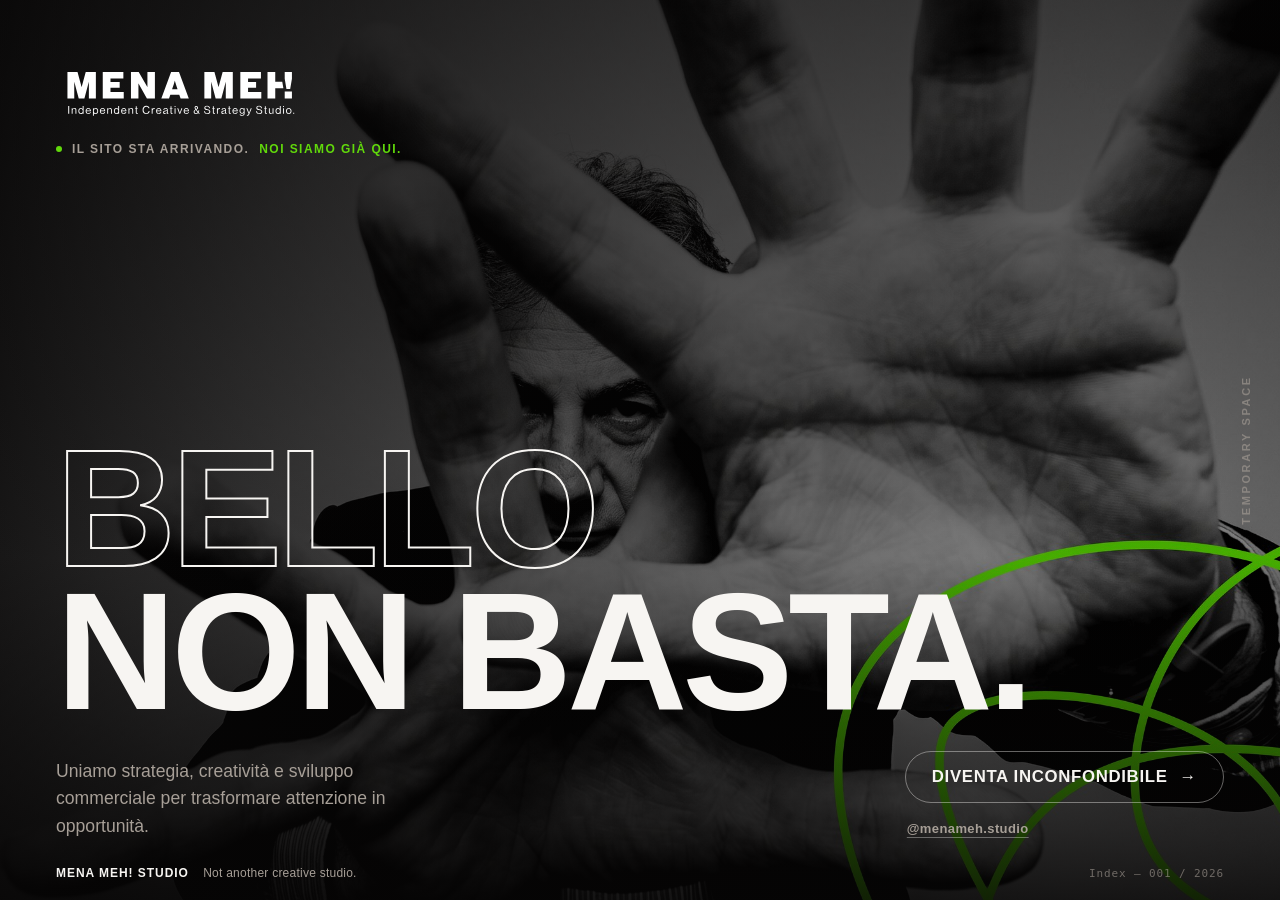
==== index.html @ 39086f60 "Initial MENA MEH! landing" ====
<!DOCTYPE html>
<html lang="it">
<head>
<meta charset="UTF-8">
<meta name="viewport" content="width=device-width, initial-scale=1">
<title>MENA MEH! Studio — Bello non basta.</title>
<meta name="description" content="Uniamo strategia, creatività e sviluppo commerciale per trasformare attenzione in opportunità. Il sito di MENA MEH! Studio sta arrivando.">

<!-- MODIFICABILE: sostituire con l'URL definitivo del dominio, se diverso -->
<link rel="canonical" href="https://www.menamehstudio.com/">

<!-- Open Graph -->
<meta property="og:type" content="website">
<meta property="og:site_name" content="MENA MEH! Studio">
<meta property="og:title" content="MENA MEH! Studio — Bello non basta.">
<meta property="og:description" content="Uniamo strategia, creatività e sviluppo commerciale per trasformare attenzione in opportunità. Il sito di MENA MEH! Studio sta arrivando.">
<meta property="og:url" content="https://www.menamehstudio.com/">
<!-- TEMPORANEO: logo usato come og:image provvisoria; sostituire con un'immagine social dedicata 1200x630 -->
<meta property="og:image" content="https://www.menamehstudio.com/assets/logo/Logo/Logo_logo_bianco_orizzontale.png">
<meta name="twitter:card" content="summary_large_image">

<meta name="theme-color" content="#0d0d0d">

<link rel="icon" type="image/svg+xml" href="assets/logo/Logo/Logo_favicon_b.svg">
<link rel="icon" type="image/png" href="assets/logo/Logo/Logo_favicon_b.png">

<link rel="preload" as="image" href="assets/images/image/hero-background-green-accent.jpg">

<link rel="stylesheet" href="concept.css">
</head>
<body>

<a class="skip-link" href="#main">Vai al contenuto principale</a>

<div class="stage">

  <div class="stage__media" aria-hidden="true"></div>
  <div class="stage__scrim" aria-hidden="true"></div>

  <header class="stage__header">
    <a href="./" class="brand" aria-label="MENA MEH! Studio — Torna alla home">
      <img
        class="brand__logo"
        src="assets/logo/Logo/Logo_logo_bianco_orizzontale.svg"
        alt="MENA MEH! Studio"
        width="270"
        height="74"
      >
    </a>

    <p class="kicker">
      <span class="kicker__dot" aria-hidden="true"></span>
      Il sito sta arrivando. <span class="kicker__accent">Noi siamo già qui.</span>
    </p>
  </header>

  <aside class="tag-vertical" aria-hidden="true">Temporary space</aside>

  <main id="main" class="stage__main">
    <h1 class="headline">
      <span class="headline__word headline__word--bello" data-word="bello">Bello</span>
      <span class="headline__word headline__word--basta">
        <span class="headline__highlight">Non basta.</span>
      </span>
    </h1>

    <div class="stage__foot">
      <p class="lede">Uniamo strategia, creatività e sviluppo commerciale per trasformare attenzione in opportunità.</p>

      <div class="actions">
        <!-- MODIFICABILE: sostituire l'indirizzo con quello ufficiale definitivo -->
        <a class="cta" href="mailto:menameh.studio@gmail.com">
          <span class="cta__pill" aria-hidden="true"></span>
          <span class="cta__label">Diventa inconfondibile</span>
          <span class="cta__arrow" aria-hidden="true">→</span>
        </a>

        <a
          class="ig-link"
          href="https://www.instagram.com/menameh.studio/"
          target="_blank"
          rel="noopener noreferrer"
          aria-label="MENA MEH! Studio su Instagram, @menameh.studio (si apre in una nuova scheda)"
        >@menameh.studio</a>
      </div>
    </div>
  </main>

  <footer class="stage__signature">
    <p class="stage__signature-brand">MENA MEH! STUDIO <span class="stage__signature-tag">Not another creative studio.</span></p>
    <p class="index-tag" aria-hidden="true">Index — 001 / 2026</p>
  </footer>

</div>

<script src="concept.js"></script>
</body>
</html>
---- concept.css ----
/* =========================================================
   MENA MEH! Studio — "Bello non basta."
   Concept editoriale alternativo alla landing standard.
   ========================================================= */

:root {
  /* Colore */
  --color-bg: #0d0d0d;
  --color-text: #f7f5f2;
  --color-text-muted: #a79f97;
  --color-accent: #61d90b;
  --color-accent-contrast: #0d0d0d;
  --color-border-strong: rgba(247, 245, 242, 0.4);

  /* Tipografia */
  --font-sans: -apple-system, BlinkMacSystemFont, "Segoe UI", Roboto,
    "Helvetica Neue", Arial, sans-serif;
  /* NOTA: "roc-grotesk" non è presente in assets/fonts/ né caricato via
     servizio esterno. La regola è pronta: appena il webfont sarà
     disponibile (file locali + @font-face, o un kit esterno), verrà
     usato automaticamente al posto del fallback di sistema. */
  --font-display: "roc-grotesk", -apple-system, BlinkMacSystemFont, "Segoe UI",
    Roboto, "Helvetica Neue", Arial, sans-serif;
  --font-mono: ui-monospace, "SF Mono", "Cascadia Code", "Roboto Mono", Consolas,
    monospace;

  --gutter: clamp(20px, 4.5vw, 56px);
  --ease: cubic-bezier(0.16, 1, 0.3, 1);
  --transition-fast: 220ms var(--ease);
}

*,
*::before,
*::after {
  box-sizing: border-box;
}

html {
  -webkit-text-size-adjust: 100%;
}

body {
  margin: 0;
  background: var(--color-bg);
  color: var(--color-text);
  font-family: var(--font-sans);
  overflow-x: hidden;
}

img {
  display: block;
  max-width: 100%;
  height: auto;
}

a {
  color: inherit;
}

/* ---------- Accessibilità ---------- */
.skip-link {
  position: absolute;
  top: -100%;
  left: var(--gutter);
  z-index: 100;
  padding: 12px 20px;
  background: var(--color-accent);
  color: var(--color-accent-contrast);
  font-weight: 700;
  text-decoration: none;
  border-radius: 3px;
  transition: top var(--transition-fast);
}

.skip-link:focus {
  top: 16px;
}

a:focus-visible,
button:focus-visible {
  outline: 2px solid var(--color-accent);
  outline-offset: 4px;
}

/* ---------- Stage (schermata unica, manifesto) ---------- */
.stage {
  position: relative;
  display: flex;
  flex-direction: column;
  min-height: 100vh;
  min-height: 100svh;
  min-height: 100dvh;
  overflow: hidden;
}

.stage__media {
  position: absolute;
  inset: 0;
  background-image: url("assets/images/image/hero-background-green-accent.jpg");
  background-size: cover;
  background-position: 78% 28%;
  filter: contrast(1.15) brightness(0.92);
  transform: scale(1.02);
  animation: mediaDrift 30s var(--ease) infinite alternate;
}

@keyframes mediaDrift {
  from { transform: scale(1.02) translate3d(0, 0, 0); }
  to { transform: scale(1.09) translate3d(-1%, -1%, 0); }
}

.stage__scrim {
  position: absolute;
  inset: 0;
  background:
    linear-gradient(0deg, rgba(6, 5, 5, 0.85) 0%, rgba(6, 5, 5, 0.15) 38%, rgba(6, 5, 5, 0.55) 100%),
    linear-gradient(100deg, rgba(6, 5, 5, 0.92) 0%, rgba(6, 5, 5, 0.35) 46%, rgba(6, 5, 5, 0.05) 78%);
}

/* ---------- Header ---------- */
.stage__header {
  position: relative;
  z-index: 3;
  display: flex;
  flex-direction: column;
  align-items: flex-start;
  gap: 16px;
  padding: var(--gutter) var(--gutter) 0;
}

.brand {
  display: inline-flex;
  text-decoration: none;
  line-height: 0;
  opacity: 0;
  animation: fadeIn 600ms var(--ease) 80ms forwards;
}

.brand__logo {
  width: clamp(216px, 19.8vw, 270px);
  height: auto;
  /* Il file sorgente del logo ha il tracciato in nero: viene forzato in
     bianco via filtro per garantire contrasto sullo sfondo scuro, senza
     modificare l'asset originale. */
  filter: brightness(0) invert(1);
}

.kicker {
  display: flex;
  align-items: center;
  gap: 10px;
  margin: 0;
  color: var(--color-text-muted);
  font-family: var(--font-display);
  font-size: 12px;
  font-weight: 700;
  letter-spacing: 0.12em;
  text-transform: uppercase;
  opacity: 0;
  animation: fadeIn 600ms var(--ease) 200ms forwards;
}

.kicker__accent {
  color: var(--color-accent);
}

.kicker__dot {
  display: inline-block;
  width: 6px;
  height: 6px;
  border-radius: 50%;
  background: var(--color-accent);
  animation: pulse 2.4s ease-in-out infinite;
  flex-shrink: 0;
}

@keyframes pulse {
  0%, 100% { opacity: 1; transform: scale(1); }
  50% { opacity: 0.35; transform: scale(0.7); }
}

/* ---------- Etichetta verticale ---------- */
.tag-vertical {
  position: absolute;
  right: clamp(14px, 2.4vw, 28px);
  top: 50%;
  z-index: 3;
  transform: translateY(-50%) rotate(180deg);
  writing-mode: vertical-rl;
  color: var(--color-text-muted);
  font-family: var(--font-display);
  font-size: 11px;
  font-weight: 700;
  letter-spacing: 0.24em;
  text-transform: uppercase;
  opacity: 0.6;
  pointer-events: none;
}

/* ---------- Contenuto principale ---------- */
.stage__main {
  position: relative;
  z-index: 2;
  flex: 1;
  display: flex;
  flex-direction: column;
  justify-content: flex-end;
  padding: 24px var(--gutter) 8px;
}

.headline {
  margin: 0;
  display: flex;
  flex-direction: column;
  gap: 0;
  font-family: var(--font-display);
  font-size: clamp(3.6rem, 1.6rem + 11vw, 10.5rem);
  font-weight: 800;
  font-style: normal;
  line-height: 0.86;
  letter-spacing: -0.03em;
  text-transform: uppercase;
}

.headline__word {
  display: inline-block;
  width: fit-content;
}

.headline__word--bello {
  color: var(--color-text);
  -webkit-text-stroke: 2px var(--color-text);
  opacity: 0;
  animation: fadeIn 700ms var(--ease) 260ms forwards;
  will-change: transform;
  transition: color 380ms ease, -webkit-text-stroke-color 380ms ease;
}

@supports (-webkit-text-stroke: 1px #000) {
  .headline__word--bello {
    color: transparent;
  }
}

.headline__word--bello.is-active {
  color: var(--color-accent);
  -webkit-text-stroke-color: var(--color-accent);
}

.headline__word--basta {
  opacity: 0;
  animation: fadeIn 700ms var(--ease) 420ms forwards;
}

.headline__highlight {
  display: inline-block;
  color: var(--color-text);
}

/* ---------- Testo e azioni ---------- */
.stage__foot {
  display: flex;
  flex-wrap: wrap;
  align-items: flex-end;
  justify-content: space-between;
  gap: 28px;
  margin-top: 28px;
}

.lede {
  margin: 0;
  max-width: 40ch;
  color: var(--color-text-muted);
  font-size: clamp(0.95rem, 0.85rem + 0.4vw, 1.1rem);
  line-height: 1.55;
  opacity: 0;
  animation: fadeIn 700ms var(--ease) 560ms forwards;
}

.actions {
  display: flex;
  flex-direction: column;
  align-items: flex-start;
  gap: 14px;
  opacity: 0;
  animation: fadeIn 700ms var(--ease) 680ms forwards;
}

.cta {
  position: relative;
  isolation: isolate;
  display: inline-flex;
  align-items: center;
  gap: 12px;
  padding: 15px 26px;
  border: 1px solid var(--color-border-strong);
  border-radius: 999px;
  color: var(--color-text);
  font-family: var(--font-display);
  font-size: clamp(0.95rem, 0.85rem + 0.3vw, 1.05rem);
  font-weight: 700;
  font-style: normal;
  letter-spacing: 0.04em;
  text-transform: uppercase;
  text-decoration: none;
  transition: color var(--transition-fast), border-color var(--transition-fast);
}

.cta__pill {
  position: absolute;
  inset: 0;
  z-index: -1;
  background: var(--color-accent);
  border-radius: inherit;
  transform: scaleX(0);
  transform-origin: left center;
  transition: transform 380ms var(--ease);
}

.cta:hover,
.cta:focus-visible {
  color: var(--color-accent-contrast);
  border-color: var(--color-accent);
}

.cta:hover .cta__pill,
.cta:focus-visible .cta__pill {
  transform: scaleX(1);
}

.cta__arrow {
  transition: transform var(--transition-fast);
}

.cta:hover .cta__arrow,
.cta:focus-visible .cta__arrow {
  transform: translateX(5px);
}

.cta:active {
  transform: translateY(1px);
}

.ig-link {
  padding: 4px 2px;
  color: var(--color-text-muted);
  font-family: var(--font-display);
  font-size: 13px;
  font-weight: 700;
  letter-spacing: 0.03em;
  text-decoration: underline;
  text-decoration-color: rgba(247, 245, 242, 0.35);
  text-underline-offset: 4px;
  transition: color var(--transition-fast), text-decoration-color var(--transition-fast);
}

.ig-link:hover,
.ig-link:focus-visible {
  color: var(--color-accent);
  text-decoration-color: var(--color-accent);
}

@keyframes fadeIn {
  from { opacity: 0; transform: translateY(10px); }
  to { opacity: 1; transform: translateY(0); }
}

/* ---------- Firma ---------- */
.stage__signature {
  position: relative;
  z-index: 3;
  display: flex;
  flex-wrap: wrap;
  align-items: baseline;
  justify-content: space-between;
  gap: 12px;
  padding: 18px var(--gutter) 20px;
}

.stage__signature-brand {
  margin: 0;
  color: var(--color-text);
  font-family: var(--font-display);
  font-size: 12px;
  font-weight: 800;
  letter-spacing: 0.08em;
}

.stage__signature-tag {
  margin-left: 10px;
  color: var(--color-text-muted);
  font-weight: 500;
  letter-spacing: 0.02em;
  text-transform: none;
}

.index-tag {
  margin: 0;
  color: var(--color-text-muted);
  font-family: var(--font-mono);
  font-size: 11px;
  letter-spacing: 0.08em;
  opacity: 0.6;
}

/* ---------- Breakpoints ---------- */

@media (max-width: 1024px) {
  .stage__media {
    background-position: 82% 24%;
  }
}

@media (max-width: 768px) {
  .headline {
    font-size: clamp(3.1rem, 1.4rem + 12vw, 6rem);
  }

  .stage__media {
    background-position: 74% 18%;
  }

  .tag-vertical {
    display: none;
  }
}

@media (max-width: 600px) {
  /* Sotto i 600px il contenuto resta nel normale flusso del documento
     (header → main → firma), senza posizionamenti assoluti né altezze
     fisse. Tutti gli spazi verticali (padding, gap, margini) sono
     espressi con clamp() legati a dvh/vw: si riducono in automatico
     sugli schermi bassi e crescono, entro un limite, su quelli alti —
     niente più salto netto legato a un singolo breakpoint o a un
     valore in px fisso. */

  .stage__header {
    padding: clamp(16px, 4dvh, 28px) clamp(16px, 5vw, 24px) 0;
    gap: clamp(10px, 1.8dvh, 16px);
  }

  .stage__main {
    /* flex: 1 (ereditato) fa sì che il main occupi lo spazio libero
       tra header e firma; "space-evenly" distribuisce l'eventuale
       eccesso in tre punti (sopra il titolo, tra titolo e testo/CTA,
       sotto Instagram) invece di concentrarlo in un unico blocco
       ridosso alla firma, come accadeva con flex-end/flex-start o
       con una semplice centratura. */
    justify-content: space-evenly;
    padding: clamp(20px, 4dvh, 36px) clamp(16px, 5vw, 24px) clamp(6px, 1dvh, 10px);
  }

  .headline {
    font-size: clamp(2.6rem, 1.2rem + 15vw, 4.4rem);
    line-height: 0.92;
  }

  .stage__foot {
    flex-direction: column;
    align-items: flex-start;
    justify-content: flex-start;
    gap: clamp(14px, 2.4dvh, 22px);
    margin-top: clamp(18px, 3.2dvh, 32px);
  }

  .lede {
    max-width: 100%;
  }

  .actions {
    width: 100%;
    gap: clamp(10px, 1.6dvh, 16px);
  }

  .cta {
    width: 100%;
    justify-content: center;
    gap: clamp(8px, 1.6vw, 12px);
    /* Testo più lungo ("Diventa inconfondibile") su schermi stretti:
       riduzione moderata e fluida di dimensione e tracking, senza
       toccare padding, bordo o animazioni del pulsante. */
    font-size: clamp(0.78rem, 0.586rem + 0.97vw, 0.95rem);
    letter-spacing: clamp(0.02em, -0.003em + 0.0072vw, 0.04em);
  }

  .cta__label {
    white-space: nowrap;
  }

  .stage__signature {
    padding:
      clamp(14px, 2.6dvh, 20px)
      clamp(16px, 5vw, 24px)
      max(14px, env(safe-area-inset-bottom));
  }

  .stage__signature-tag {
    display: block;
    margin-left: 0;
    margin-top: 2px;
  }

  .stage__media {
    /* Il segno grafico verde è parte dell'immagine di sfondo (non un
       elemento separato): lo si porta più in alto in modo fluido
       così da restare "in composizione" senza invadere l'area del
       testo, anziché restare ancorato a una coordinata fissa. */
    background-position: 74% clamp(12%, 8dvh, 24%);
  }
}

/* Ulteriore compattazione SOLO in base all'altezza disponibile (mai
   legata a modelli di telefono specifici): sugli schermi bassi si
   riducono ancora un po' padding, gap, titolo, CTA e posizione dello
   sfondo, mantenendo tutto nel flusso e senza mai tagliare testo o
   firma — se lo spazio non basta comunque, la pagina scorre. */
@media (max-width: 600px) and (max-height: 700px) {
  .stage__header {
    padding-top: clamp(12px, 2.6dvh, 18px);
    gap: clamp(8px, 1.4dvh, 12px);
  }

  .stage__main {
    padding-top: clamp(14px, 2.6dvh, 22px);
  }

  .headline {
    font-size: clamp(2.3rem, 1rem + 13vw, 3.6rem);
    line-height: 0.9;
  }

  .stage__foot {
    gap: clamp(12px, 2dvh, 16px);
    margin-top: clamp(14px, 2.4dvh, 20px);
  }

  .cta {
    padding-top: clamp(12px, 1.6dvh, 15px);
    padding-bottom: clamp(12px, 1.6dvh, 15px);
  }

  .stage__signature {
    padding-top: clamp(10px, 1.8dvh, 14px);
    padding-bottom: max(10px, env(safe-area-inset-bottom));
  }

  .stage__media {
    background-position: 74% clamp(8%, 5dvh, 16%);
  }
}

/* ---------- Movimento ridotto / touch ---------- */
@media (prefers-reduced-motion: reduce) {
  .stage__media {
    animation: none;
    transform: scale(1);
  }

  .brand,
  .kicker,
  .headline__word--bello,
  .headline__word--basta,
  .lede,
  .actions {
    animation: none;
    opacity: 1;
    transform: none;
  }

  .kicker__dot {
    animation: none;
  }

  .headline__word--bello {
    transform: none !important;
  }
}

@media (hover: none) {
  .headline__word--bello {
    transition: none;
  }
}
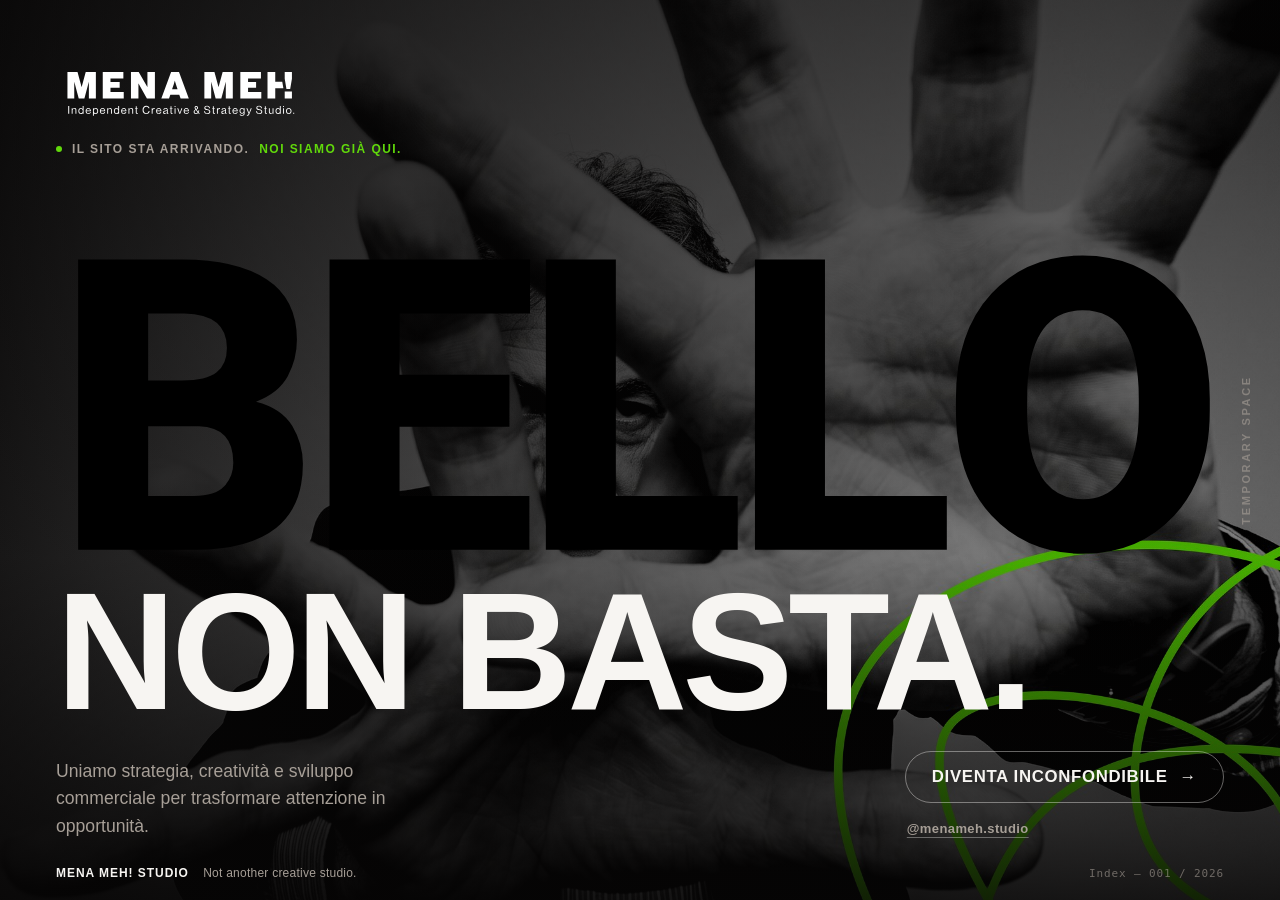
==== commit 6ffc5645: "BELLO verde e aggiornamento responsive definitivo" ====
--- a/index.html
+++ b/index.html
@@ -6,18 +6,19 @@
 <title>MENA MEH! Studio — Bello non basta.</title>
 <meta name="description" content="Uniamo strategia, creatività e sviluppo commerciale per trasformare attenzione in opportunità. Il sito di MENA MEH! Studio sta arrivando.">
 
-<!-- MODIFICABILE: sostituire con l'URL definitivo del dominio, se diverso -->
-<link rel="canonical" href="https://www.menamehstudio.com/">
+<link rel="canonical" href="https://www.menameh.com/">
 
 <!-- Open Graph -->
 <meta property="og:type" content="website">
 <meta property="og:site_name" content="MENA MEH! Studio">
 <meta property="og:title" content="MENA MEH! Studio — Bello non basta.">
 <meta property="og:description" content="Uniamo strategia, creatività e sviluppo commerciale per trasformare attenzione in opportunità. Il sito di MENA MEH! Studio sta arrivando.">
-<meta property="og:url" content="https://www.menamehstudio.com/">
+<meta property="og:url" content="https://www.menameh.com/">
 <!-- TEMPORANEO: logo usato come og:image provvisoria; sostituire con un'immagine social dedicata 1200x630 -->
-<meta property="og:image" content="https://www.menamehstudio.com/assets/logo/Logo/Logo_logo_bianco_orizzontale.png">
+<meta property="og:image" content="https://www.menameh.com/assets/logo/Logo/Logo_logo_bianco_orizzontale.png">
 <meta name="twitter:card" content="summary_large_image">
+<meta name="twitter:url" content="https://www.menameh.com/">
+<meta name="twitter:image" content="https://www.menameh.com/assets/logo/Logo/Logo_logo_bianco_orizzontale.png">
 
 <meta name="theme-color" content="#0d0d0d">
 
@@ -26,7 +27,7 @@
 
 <link rel="preload" as="image" href="assets/images/image/hero-background-green-accent.jpg">
 
-<link rel="stylesheet" href="concept.css">
+<link rel="stylesheet" href="concept.css?v=4">
 </head>
 <body>
 
@@ -58,7 +59,15 @@
 
   <main id="main" class="stage__main">
     <h1 class="headline">
-      <span class="headline__word headline__word--bello" data-word="bello">Bello</span>
+      <svg class="headline__word headline__word--bello" viewBox="0 0 5856.24 1761.28" role="img" aria-label="Bello" focusable="false">
+        <g aria-hidden="true">
+          <path d="M1238 1177.64Q1238 1391.64 1103.5 1499.14Q969 1606.64 701 1608.64H111V152.64H634Q903 152.64 1055.5 251.64Q1208 350.64 1208 554.64Q1208 653.64 1162 738.14Q1116 822.64 1003 865.64Q1132 898.64 1185 988.14Q1238 1077.64 1238 1177.64ZM462 423.64V759.64H632Q754 759.64 805.5 718.64Q857 677.64 857 596.64Q857 427.64 644 423.64ZM889 1172.64Q889 994.64 717 989.64H462V1338.64H691Q798 1338.64 843.5 1290.14Q889 1241.64 889 1172.64Z"/>
+          <path d="M1371.56 1608.64V152.64H2376.56V423.64H1722.56V730.64H2273.56V991.64H1722.56V1338.64H2373.56V1608.64Z"/>
+          <path d="M3418.12 1338.64V1608.64H2456.12V152.64H2807.12V1338.64Z"/>
+          <path d="M4466.68 1338.64V1608.64H3504.68V152.64H3855.68V1338.64Z"/>
+          <path d="M5785.24 910.64Q5785.24 1244.64 5607.24 1436.64Q5429.24 1628.64 5150.24 1628.64Q4869.24 1628.64 4690.74 1436.64Q4512.24 1244.64 4512.24 910.64V851.64Q4512.24 517.64 4689.74 325.14Q4867.24 132.64 5148.24 132.64Q5427.24 132.64 5606.24 325.14Q5785.24 517.64 5785.24 851.64ZM5429.24 849.64Q5429.24 629.64 5359.24 518.64Q5289.24 407.64 5148.24 407.64Q4886.24 407.64 4870.24 797.64L4869.24 910.64Q4869.24 1124.64 4939.74 1239.64Q5010.24 1354.64 5150.24 1354.64Q5283.24 1354.64 5355.74 1241.14Q5428.24 1127.64 5429.24 916.64Z"/>
+        </g>
+      </svg>
       <span class="headline__word headline__word--basta">
         <span class="headline__highlight">Non basta.</span>
       </span>
--- a/concept.css
+++ b/concept.css
@@ -229,7 +229,19 @@
 
 .headline__word--bello {
   color: var(--color-text);
-  -webkit-text-stroke: 2px var(--color-text);
+  /* Lo spessore del contorno è espresso con clamp() legato alla larghezza
+     del viewport, non con un valore fisso: un tratto fisso a 2px, applicato
+     a un titolo la cui dimensione si riduce parecchio su mobile (clamp()
+     sull'headline), diventa proporzionalmente molto più spesso rispetto
+     alle aste della lettera. Sulla "B" — l'unica lettera di "BELLO" con
+     due occhielli chiusi e ravvicinati — questo può "intasare" gli occhielli
+     e farla apparire deformata su alcuni browser/dispositivi mobili,
+     mentre "E" ed "L" (senza occhielli) e la "O" (un solo occhiello ampio)
+     restano leggibili. A larghezze ≥ 571px il risultato è invariato: 2px,
+     identico all'effetto grafico desktop già approvato.
+     Vedi anche l'override mobile di will-change più sotto. */
+  -webkit-text-stroke-width: clamp(1px, 0.35vw, 2px);
+  -webkit-text-stroke-color: var(--color-text);
   opacity: 0;
   animation: fadeIn 700ms var(--ease) 260ms forwards;
   will-change: transform;
@@ -455,6 +467,16 @@
     line-height: 0.92;
   }
 
+  .headline__word--bello {
+    /* L'interazione magnetica via cursore è comunque disattivata su
+       touch/mobile in concept.js (hover:hover + pointer:fine), quindi
+       la promozione a livello GPU (will-change) qui non serve a nulla:
+       disattivarla evita che sia un fattore aggiuntivo nell'eventuale
+       artefatto di rendering della "B" descritto sopra, senza alcun
+       impatto visivo (nessuna animazione dipende da questo hint). */
+    will-change: auto;
+  }
+
   .stage__foot {
     flex-direction: column;
     align-items: flex-start;
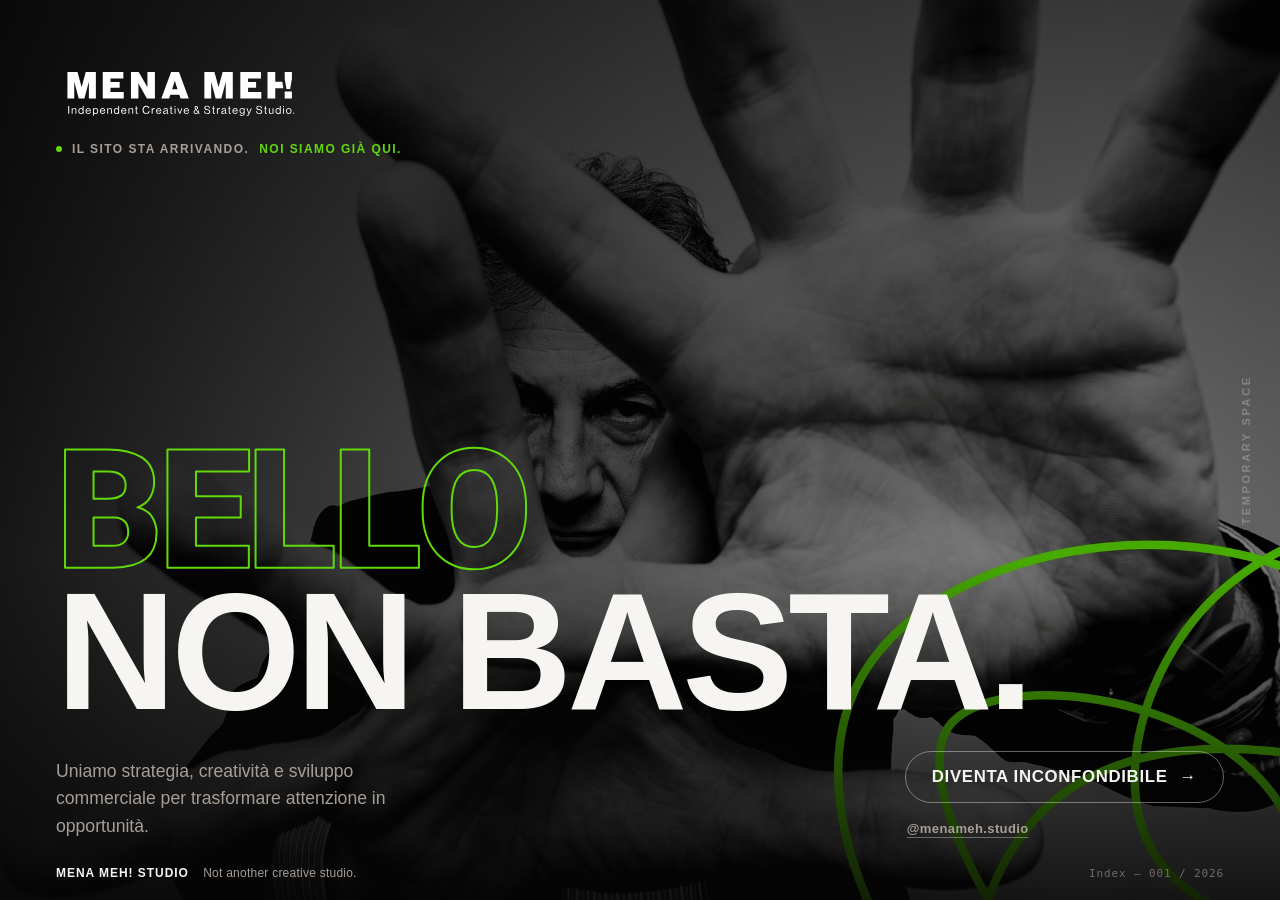
==== commit 17458de9: "BELLO verde definitivo desktop e mobile" ====
--- a/index.html
+++ b/index.html
@@ -27,7 +27,7 @@
 
 <link rel="preload" as="image" href="assets/images/image/hero-background-green-accent.jpg">
 
-<link rel="stylesheet" href="concept.css?v=4">
+<link rel="stylesheet" href="concept.css?v=6">
 </head>
 <body>
 
--- a/concept.css
+++ b/concept.css
@@ -228,35 +228,50 @@
 }
 
 .headline__word--bello {
-  color: var(--color-text);
-  /* Lo spessore del contorno è espresso con clamp() legato alla larghezza
-     del viewport, non con un valore fisso: un tratto fisso a 2px, applicato
-     a un titolo la cui dimensione si riduce parecchio su mobile (clamp()
-     sull'headline), diventa proporzionalmente molto più spesso rispetto
-     alle aste della lettera. Sulla "B" — l'unica lettera di "BELLO" con
-     due occhielli chiusi e ravvicinati — questo può "intasare" gli occhielli
-     e farla apparire deformata su alcuni browser/dispositivi mobili,
-     mentre "E" ed "L" (senza occhielli) e la "O" (un solo occhiello ampio)
-     restano leggibili. A larghezze ≥ 571px il risultato è invariato: 2px,
-     identico all'effetto grafico desktop già approvato.
-     Vedi anche l'override mobile di will-change più sotto. */
-  -webkit-text-stroke-width: clamp(1px, 0.35vw, 2px);
-  -webkit-text-stroke-color: var(--color-text);
+  /* "BELLO" non è più testo HTML: è un SVG inline con veri tracciati
+     <path> (contorni del font Roboto Black, vedi generate_bello_svg.py),
+     per eliminare in modo definitivo e indipendente dal browser il difetto
+     di rendering che affliggeva "-webkit-text-stroke" su Safari/macOS
+     (doppio contorno leggermente disallineato sulla "B"): un vettore
+     disegnato con <path> non dipende dal motore di text-rendering né da
+     compositing/layer GPU del browser.
+     - width: stessa larghezza tipografica del testo originale (somma degli
+       avanzamenti dei glifi B-E-L-L-O con letter-spacing:-0.03em, espressa
+       in em così resta legata a font-size ed è quindi comunque "responsive");
+     - height:auto: il rapporto intrinseco dell'SVG (dal viewBox) è 0.86,
+       identico al line-height:0.86 di .headline — stesso ingombro verticale
+       del testo originale, quindi stessa distanza da "NON BASTA."; viene
+       sovrascritto in em nei due breakpoint qui sotto in cui .headline
+       cambia line-height, per restare identico in ogni caso. */
+  display: inline-block;
+  width: 2.8595em;
+  height: auto;
+  overflow: visible;
   opacity: 0;
-  animation: fadeIn 700ms var(--ease) 260ms forwards;
-  will-change: transform;
-  transition: color 380ms ease, -webkit-text-stroke-color 380ms ease;
-}
-
-@supports (-webkit-text-stroke: 1px #000) {
-  .headline__word--bello {
-    color: transparent;
-  }
-}
-
-.headline__word--bello.is-active {
-  color: var(--color-accent);
-  -webkit-text-stroke-color: var(--color-accent);
+  animation: fadeInOpacity 700ms var(--ease) 260ms forwards;
+}
+
+.headline__word--bello path {
+  /* Stato normale: interno trasparente, contorno nel verde del brand su
+     tutte le lettere B-E-L-L-O (in precedenza il contorno era nel colore
+     testo/bianco; ora è var(--color-accent) su tutta la parola, identico
+     su desktop e mobile). vector-effect: non-scaling-stroke rende lo
+     spessore dello stroke indipendente dallo scaling interno dell'SVG
+     (proprio come lo era da -webkit-text-stroke rispetto al font-size),
+     così lo stesso clamp() "fluido" già approvato per lo spessore resta
+     valido invariato. */
+  fill: transparent;
+  stroke: var(--color-accent);
+  stroke-width: clamp(1px, 0.35vw, 2px);
+  stroke-linejoin: round;
+  stroke-linecap: round;
+  vector-effect: non-scaling-stroke;
+  transition: fill 380ms ease, stroke 380ms ease;
+}
+
+.headline__word--bello.is-active path {
+  fill: var(--color-accent);
+  stroke: var(--color-accent);
 }
 
 .headline__word--basta {
@@ -377,6 +392,13 @@
   to { opacity: 1; transform: translateY(0); }
 }
 
+/* Usata solo da .headline__word--bello: nessuna trasformazione, per
+   evitare qualunque promozione a layer GPU su questo elemento. */
+@keyframes fadeInOpacity {
+  from { opacity: 0; }
+  to { opacity: 1; }
+}
+
 /* ---------- Firma ---------- */
 .stage__signature {
   position: relative;
@@ -468,13 +490,27 @@
   }
 
   .headline__word--bello {
-    /* L'interazione magnetica via cursore è comunque disattivata su
-       touch/mobile in concept.js (hover:hover + pointer:fine), quindi
-       la promozione a livello GPU (will-change) qui non serve a nulla:
-       disattivarla evita che sia un fattore aggiuntivo nell'eventuale
-       artefatto di rendering della "B" descritto sopra, senza alcun
-       impatto visivo (nessuna animazione dipende da questo hint). */
-    will-change: auto;
+    /* Rispecchia il line-height:0.92 di .headline in questo breakpoint,
+       così l'ingombro verticale dell'SVG (e la distanza da "NON BASTA.")
+       resta identico a quello del testo originale anche qui. Dimensione,
+       posizione e allineamento restano quindi invariati: cambia soltanto
+       il trattamento grafico qui sotto. */
+    height: 0.92em;
+    /* Sotto i 600px "BELLO" resta comunque visibile fin da subito, senza
+       l'animazione di ingresso a opacità. */
+    opacity: 1;
+    animation: none;
+  }
+
+  .headline__word--bello path {
+    /* Sotto i 600px "BELLO" è completamente riempita di verde brand su
+       tutte le lettere B-E-L-L-O (non più solo contorno): fill e stroke
+       coincidono. Dichiarata dopo la regola desktop ".headline__word--bello
+       path" più in alto e con la stessa specificità di selettore (una
+       classe + un elemento): essendo successiva nel foglio di stile,
+       vince sempre in questo breakpoint senza bisogno di !important. */
+    fill: #61d90b;
+    stroke: #61d90b;
   }
 
   .stage__foot {
@@ -551,6 +587,12 @@
     line-height: 0.9;
   }
 
+  .headline__word--bello {
+    /* Idem: rispecchia il line-height:0.9 di .headline in questo
+       breakpoint (schermi bassi). */
+    height: 0.9em;
+  }
+
   .stage__foot {
     gap: clamp(12px, 2dvh, 16px);
     margin-top: clamp(14px, 2.4dvh, 20px);
@@ -592,14 +634,10 @@
   .kicker__dot {
     animation: none;
   }
-
-  .headline__word--bello {
-    transform: none !important;
-  }
 }
 
 @media (hover: none) {
-  .headline__word--bello {
+  .headline__word--bello path {
     transition: none;
   }
 }
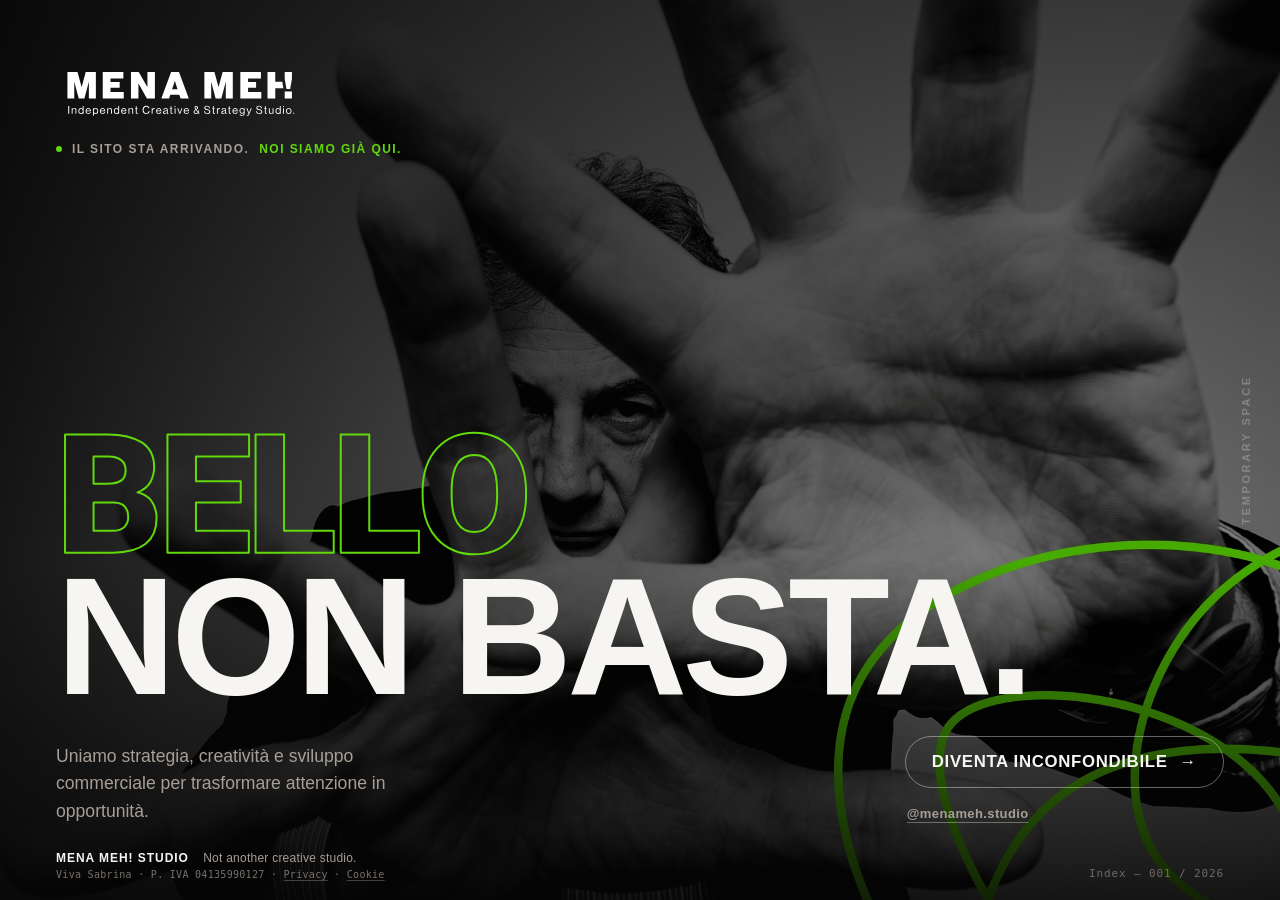
==== commit 5ee42dd3: "Add legal pages and privacy information" ====
--- a/index.html
+++ b/index.html
@@ -27,7 +27,7 @@
 
 <link rel="preload" as="image" href="assets/images/image/hero-background-green-accent.jpg">
 
-<link rel="stylesheet" href="concept.css?v=6">
+<link rel="stylesheet" href="concept.css?v=7">
 </head>
 <body>
 
@@ -96,7 +96,10 @@
   </main>
 
   <footer class="stage__signature">
-    <p class="stage__signature-brand">MENA MEH! STUDIO <span class="stage__signature-tag">Not another creative studio.</span></p>
+    <div class="stage__signature-group">
+      <p class="stage__signature-brand">MENA MEH! STUDIO <span class="stage__signature-tag">Not another creative studio.</span></p>
+      <p class="legal-line">Viva Sabrina · P. IVA 04135990127 · <a href="privacy-policy.html">Privacy</a> · <a href="cookie-policy.html">Cookie</a></p>
+    </div>
     <p class="index-tag" aria-hidden="true">Index — 001 / 2026</p>
   </footer>
 
--- a/concept.css
+++ b/concept.css
@@ -405,10 +405,28 @@
   z-index: 3;
   display: flex;
   flex-wrap: wrap;
-  align-items: baseline;
+  /* align-items era "baseline": con l'aggiunta della riga legale il primo
+     elemento (.stage__signature-group) è diventato un blocco a due righe,
+     per cui "flex-end" (allineamento al bordo inferiore) riproduce con
+     maggiore affidabilità lo stesso rapporto visivo che c'era prima tra
+     la firma e "Index — 001 / 2026", evitando l'ambiguità della baseline
+     su un blocco multi-riga. */
+  align-items: flex-end;
   justify-content: space-between;
   gap: 12px;
   padding: 18px var(--gutter) 20px;
+}
+
+.stage__signature-group {
+  /* Raggruppa la firma del brand e la riga legale in un unico elemento
+     flex, così "Index — 001 / 2026" resta un secondo elemento distinto,
+     allineato al bordo destro/inferiore come prima — non si sovrappone
+     mai alla nuova riga legale, che sta sotto la firma nello stesso
+     gruppo. */
+  display: flex;
+  flex-direction: column;
+  gap: 4px;
+  min-width: 0;
 }
 
 .stage__signature-brand {
@@ -426,6 +444,36 @@
   font-weight: 500;
   letter-spacing: 0.02em;
   text-transform: none;
+}
+
+.legal-line {
+  /* Riga legale minima, volutamente secondaria: stessa famiglia e stesso
+     trattamento "fine print" di .index-tag (font-mono, colore muted,
+     opacità ridotta), dimensione molto contenuta ma leggibile. Nessun
+     posizionamento assoluto: fa parte del normale flusso del footer,
+     quindi non può mai sovrapporsi a "Index — 001 / 2026" (elemento
+     separato nello stesso .stage__signature) e va a capo in modo
+     ordinato come testo normale se lo spazio è insufficiente. */
+  margin: 0;
+  color: var(--color-text-muted);
+  font-family: var(--font-mono);
+  font-size: 10px;
+  letter-spacing: 0.03em;
+  opacity: 0.7;
+}
+
+.legal-line a {
+  color: var(--color-text-muted);
+  text-decoration: underline;
+  text-decoration-color: rgba(247, 245, 242, 0.35);
+  text-underline-offset: 2px;
+  transition: color var(--transition-fast), text-decoration-color var(--transition-fast);
+}
+
+.legal-line a:hover,
+.legal-line a:focus-visible {
+  color: var(--color-accent);
+  text-decoration-color: var(--color-accent);
 }
 
 .index-tag {
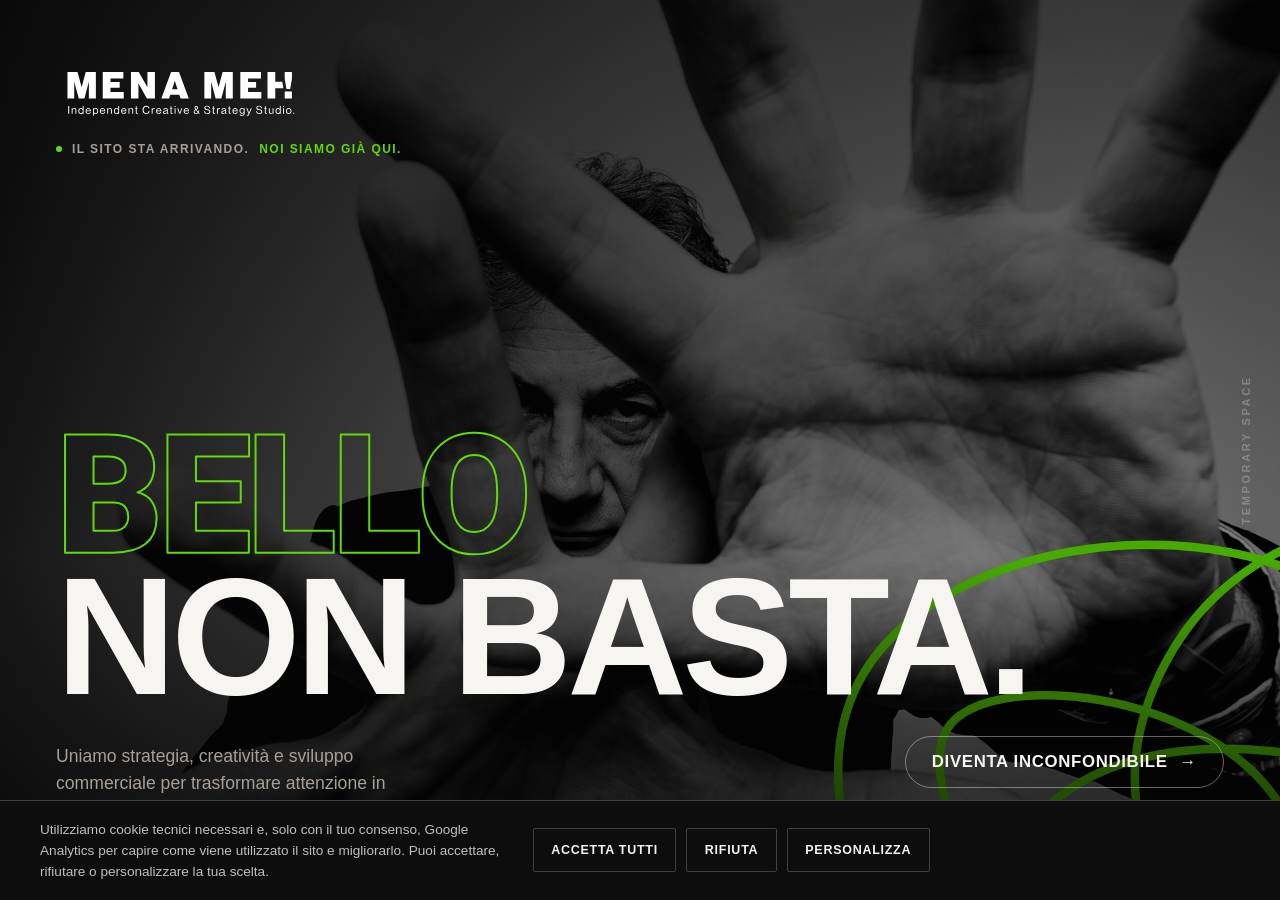
==== commit 4251d07e: "Add cookie consent banner with Google Analytics 4 (Consent Mode) Adds a site-wide cookie banner (acc" ====
--- a/index.html
+++ b/index.html
@@ -28,6 +28,7 @@
 <link rel="preload" as="image" href="assets/images/image/hero-background-green-accent.jpg">
 
 <link rel="stylesheet" href="concept.css?v=7">
+<link rel="stylesheet" href="consent.css?v=1">
 </head>
 <body>
 
@@ -77,8 +78,7 @@
       <p class="lede">Uniamo strategia, creatività e sviluppo commerciale per trasformare attenzione in opportunità.</p>
 
       <div class="actions">
-        <!-- MODIFICABILE: sostituire l'indirizzo con quello ufficiale definitivo -->
-        <a class="cta" href="mailto:menameh.studio@gmail.com">
+        <a class="cta" href="mailto:info@menameh.com">
           <span class="cta__pill" aria-hidden="true"></span>
           <span class="cta__label">Diventa inconfondibile</span>
           <span class="cta__arrow" aria-hidden="true">→</span>
@@ -98,7 +98,7 @@
   <footer class="stage__signature">
     <div class="stage__signature-group">
       <p class="stage__signature-brand">MENA MEH! STUDIO <span class="stage__signature-tag">Not another creative studio.</span></p>
-      <p class="legal-line">Viva Sabrina · P. IVA 04135990127 · <a href="privacy-policy.html">Privacy</a> · <a href="cookie-policy.html">Cookie</a></p>
+      <p class="legal-line">Viva Sabrina · P. IVA 04135990127 · <a href="privacy-policy.html">Privacy</a> · <a href="cookie-policy.html">Cookie</a> · <button type="button" data-cookie-preferences class="legal-line-btn">Gestisci preferenze cookie</button></p>
     </div>
     <p class="index-tag" aria-hidden="true">Index — 001 / 2026</p>
   </footer>
@@ -106,5 +106,6 @@
 </div>
 
 <script src="concept.js"></script>
+<script src="consent.js?v=1" defer></script>
 </body>
 </html>
--- a/concept.css
+++ b/concept.css
@@ -476,6 +476,27 @@
   text-decoration-color: var(--color-accent);
 }
 
+.legal-line-btn {
+  appearance: none;
+  background: none;
+  border: none;
+  padding: 0;
+  margin: 0;
+  font: inherit;
+  color: var(--color-text-muted);
+  text-decoration: underline;
+  text-decoration-color: rgba(247, 245, 242, 0.35);
+  text-underline-offset: 2px;
+  cursor: pointer;
+  transition: color var(--transition-fast), text-decoration-color var(--transition-fast);
+}
+
+.legal-line-btn:hover,
+.legal-line-btn:focus-visible {
+  color: var(--color-accent);
+  text-decoration-color: var(--color-accent);
+}
+
 .index-tag {
   margin: 0;
   color: var(--color-text-muted);
--- a/consent.css
+++ b/consent.css
@@ -0,0 +1,296 @@
+/* =========================================================
+   consent.css — MENA MEH! Studio
+   Banner e pannello di consenso cookie. Foglio di stile
+   autonomo, condiviso da tutte le pagine del sito: usa variabili
+   proprie (prefisso --mmc-) per non dipendere dai token di
+   concept.css/legal.css né entrare in conflitto con essi, e non
+   presuppone alcun font esterno già caricato dalla pagina ospite.
+   ========================================================= */
+
+:root {
+  --mmc-bg: #0d0d0d;
+  --mmc-text: #f2f2f2;
+  --mmc-text-muted: #bfbfbf;
+  --mmc-accent: #61d90b;
+  --mmc-border: rgba(242, 242, 242, 0.22);
+  --mmc-font: -apple-system, BlinkMacSystemFont, "Segoe UI", Roboto,
+    "Helvetica Neue", Arial, sans-serif;
+}
+
+#mmc-root {
+  font-family: var(--mmc-font);
+  color: var(--mmc-text);
+}
+
+#mmc-root * {
+  box-sizing: border-box;
+}
+
+#mmc-root a:focus-visible,
+#mmc-root button:focus-visible,
+#mmc-root input:focus-visible {
+  outline: 2px solid var(--mmc-accent);
+  outline-offset: 2px;
+}
+
+/* ---------- Banner ---------- */
+
+.mmc-banner {
+  position: fixed;
+  left: 0;
+  right: 0;
+  bottom: 0;
+  z-index: 999999;
+  display: flex;
+  flex-wrap: wrap;
+  align-items: center;
+  gap: 16px 24px;
+  padding: 18px clamp(16px, 4vw, 40px);
+  padding-bottom: max(18px, env(safe-area-inset-bottom));
+  background: var(--mmc-bg);
+  border-top: 1px solid var(--mmc-border);
+}
+
+@media (prefers-reduced-motion: no-preference) {
+  .mmc-banner {
+    animation: mmc-slide-up 0.35s ease-out;
+  }
+}
+
+@keyframes mmc-slide-up {
+  from {
+    transform: translateY(100%);
+  }
+  to {
+    transform: translateY(0);
+  }
+}
+
+.mmc-banner__text {
+  flex: 1 1 360px;
+  margin: 0;
+  font-size: 0.85rem;
+  line-height: 1.55;
+  color: var(--mmc-text-muted);
+  max-width: 62ch;
+}
+
+.mmc-banner__actions {
+  display: flex;
+  flex-wrap: wrap;
+  gap: 10px;
+  flex: 0 0 auto;
+}
+
+/* ---------- Pulsanti (stessa leggibilità, nessuna gerarchia visiva) ---------- */
+
+.mmc-btn {
+  appearance: none;
+  min-height: 44px;
+  padding: 0.7em 1.4em;
+  background: transparent;
+  color: var(--mmc-text);
+  border: 1px solid var(--mmc-border);
+  border-radius: 2px;
+  font-family: inherit;
+  font-size: 0.78rem;
+  font-weight: 600;
+  letter-spacing: 0.06em;
+  text-transform: uppercase;
+  cursor: pointer;
+  white-space: nowrap;
+  transition: border-color 0.2s ease, color 0.2s ease;
+}
+
+@media (hover: hover) and (pointer: fine) {
+  .mmc-btn:hover {
+    border-color: var(--mmc-accent);
+  }
+}
+
+/* ---------- Overlay + pannello di personalizzazione ---------- */
+
+.mmc-overlay {
+  position: fixed;
+  inset: 0;
+  z-index: 1000000;
+  display: flex;
+  align-items: center;
+  justify-content: center;
+  padding: 20px;
+  background: rgba(0, 0, 0, 0.6);
+}
+
+.mmc-overlay[hidden] {
+  display: none;
+}
+
+.mmc-panel {
+  width: 100%;
+  max-width: 440px;
+  max-height: min(600px, 90vh);
+  overflow-y: auto;
+  background: var(--mmc-bg);
+  border: 1px solid var(--mmc-border);
+  border-radius: 2px;
+  padding: 28px;
+}
+
+.mmc-panel__head {
+  display: flex;
+  align-items: flex-start;
+  justify-content: space-between;
+  gap: 16px;
+  margin-bottom: 12px;
+}
+
+.mmc-panel__title {
+  margin: 0;
+  font-size: 1.05rem;
+  font-weight: 700;
+  line-height: 1.3;
+}
+
+.mmc-panel__close {
+  appearance: none;
+  flex: 0 0 auto;
+  width: 44px;
+  height: 44px;
+  display: grid;
+  place-items: center;
+  background: transparent;
+  color: var(--mmc-text);
+  border: 1px solid var(--mmc-border);
+  border-radius: 2px;
+  font-size: 1.3rem;
+  line-height: 1;
+  cursor: pointer;
+}
+
+.mmc-panel__desc {
+  margin: 0 0 20px;
+  font-size: 0.85rem;
+  line-height: 1.55;
+  color: var(--mmc-text-muted);
+}
+
+.mmc-category {
+  padding: 16px 0;
+  border-top: 1px solid var(--mmc-border);
+}
+
+.mmc-category:last-of-type {
+  border-bottom: 1px solid var(--mmc-border);
+}
+
+.mmc-category__head {
+  display: flex;
+  align-items: center;
+  justify-content: space-between;
+  gap: 16px;
+  min-height: 44px;
+}
+
+.mmc-category__name {
+  font-size: 0.8rem;
+  font-weight: 700;
+  letter-spacing: 0.06em;
+  text-transform: uppercase;
+  cursor: default;
+}
+
+label.mmc-category__name {
+  cursor: pointer;
+}
+
+.mmc-category__desc {
+  margin: 8px 0 0;
+  font-size: 0.82rem;
+  line-height: 1.55;
+  color: var(--mmc-text-muted);
+}
+
+.mmc-panel__actions {
+  margin-top: 20px;
+}
+
+.mmc-panel__actions .mmc-btn {
+  width: 100%;
+}
+
+/* ---------- Checkbox (stesso linguaggio del modulo di contatto) ---------- */
+
+.mmc-checkbox {
+  display: inline-flex;
+  align-items: center;
+  min-width: 44px;
+  min-height: 44px;
+  justify-content: center;
+}
+
+.mmc-checkbox input[type="checkbox"] {
+  appearance: none;
+  width: 20px;
+  height: 20px;
+  min-width: 20px;
+  border: 1px solid var(--mmc-text-muted);
+  border-radius: 3px;
+  display: grid;
+  place-content: center;
+  cursor: pointer;
+  margin: 0;
+}
+
+.mmc-checkbox input[type="checkbox"]:checked {
+  border-color: var(--mmc-accent);
+  background: var(--mmc-accent);
+}
+
+.mmc-checkbox input[type="checkbox"]:checked::after {
+  content: "";
+  width: 5px;
+  height: 9px;
+  border: solid var(--mmc-bg);
+  border-width: 0 2px 2px 0;
+  transform: rotate(45deg) translate(-1px, -1px);
+}
+
+.mmc-checkbox input[type="checkbox"]:disabled {
+  cursor: not-allowed;
+  opacity: 0.85;
+}
+
+@media (max-width: 640px) {
+  .mmc-banner {
+    /* flex-wrap resta "wrap" nella regola base (serve in orizzontale, dove
+       testo e azioni possono affiancarsi su una riga sola). Con
+       flex-direction: column e altezza auto (position: fixed senza "top"),
+       "wrap" fa calcolare al browser un'altezza disponibile enorme prima di
+       decidere se creare una nuova "colonna": il testo resta alto poche
+       righe ma lo spazio sotto si dilata a dismisura prima dei pulsanti.
+       "nowrap" è indispensabile qui, non solo estetico. */
+    flex-direction: column;
+    flex-wrap: nowrap;
+    align-items: stretch;
+    gap: 50px;
+  }
+
+  .mmc-banner__text {
+    /* La regola base usa "flex: 1 1 360px" per il layout orizzontale, dove
+       360px è una larghezza minima preferita. In colonna l'asse principale
+       diventa verticale: quello stesso valore verrebbe letto come altezza
+       minima del paragrafo (lo forzava a ~360px anche con 4 righe di
+       testo). Torna a un'altezza basata sul contenuto. */
+    flex: 1 1 auto;
+  }
+
+  .mmc-banner__actions {
+    flex-direction: column;
+    flex-wrap: nowrap;
+    gap: 10px;
+  }
+
+  .mmc-banner__actions .mmc-btn {
+    width: 100%;
+  }
+}
